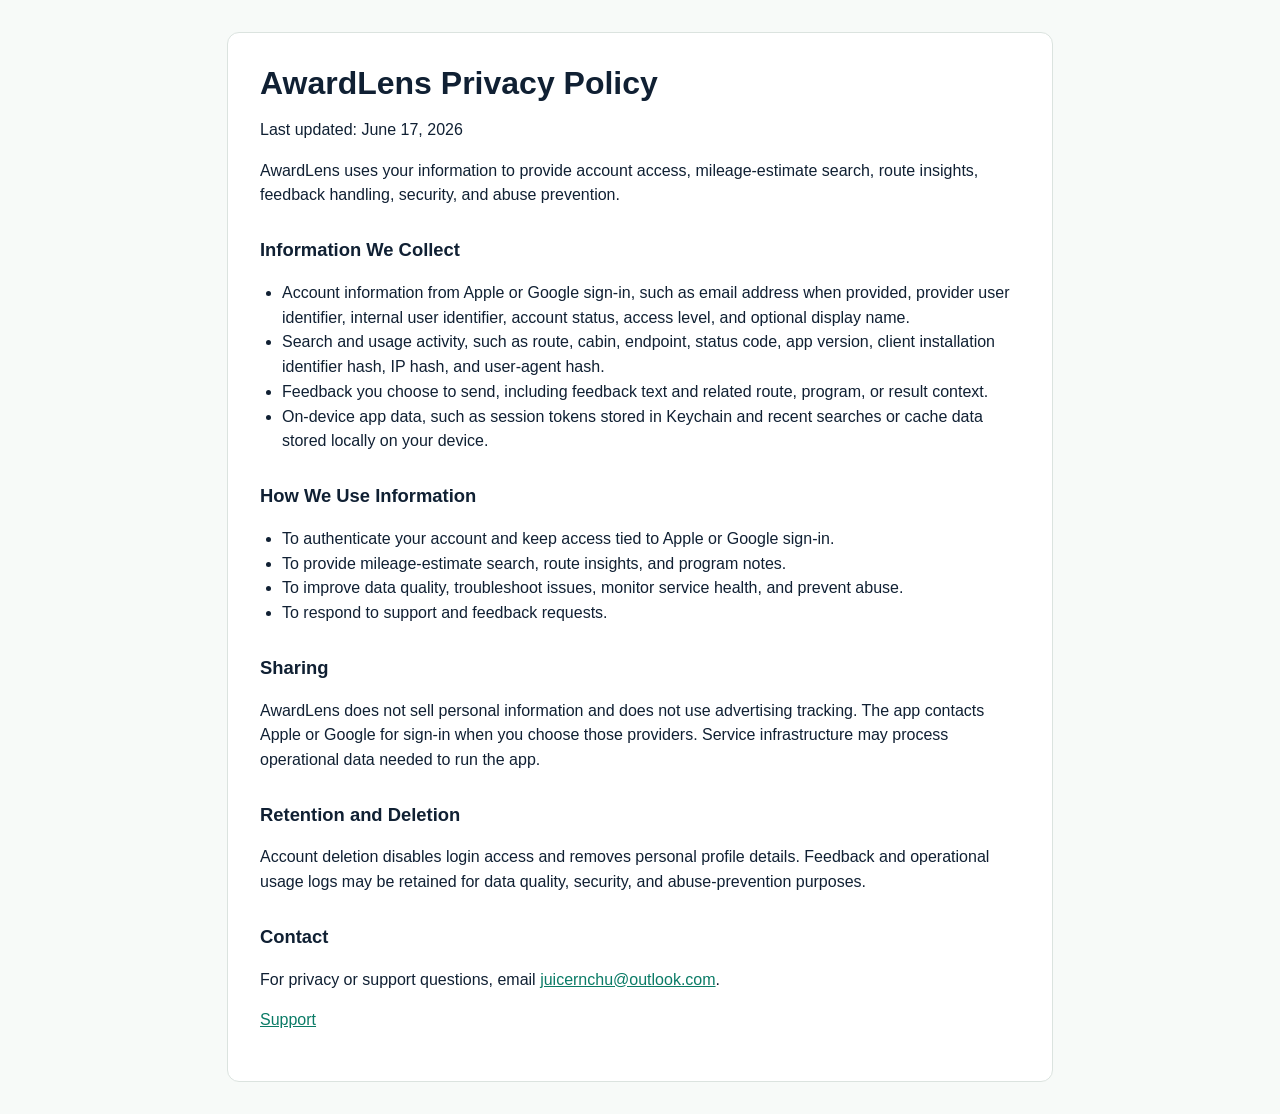
==== privacy.html @ 4de2ce04 "Add AwardLens support pages" ====
<!doctype html>
<html lang="en">
  <head>
    <meta charset="utf-8">
    <meta name="viewport" content="width=device-width, initial-scale=1">
    <title>AwardLens Privacy Policy</title>
    <link rel="stylesheet" href="styles.css">
  </head>
  <body>
    <main>
      <h1>AwardLens Privacy Policy</h1>
      <p>Last updated: June 17, 2026</p>
      <p>AwardLens uses your information to provide account access, mileage-estimate search, route insights, feedback handling, security, and abuse prevention.</p>

      <section>
        <h2>Information We Collect</h2>
        <ul>
          <li>Account information from Apple or Google sign-in, such as email address when provided, provider user identifier, internal user identifier, account status, access level, and optional display name.</li>
          <li>Search and usage activity, such as route, cabin, endpoint, status code, app version, client installation identifier hash, IP hash, and user-agent hash.</li>
          <li>Feedback you choose to send, including feedback text and related route, program, or result context.</li>
          <li>On-device app data, such as session tokens stored in Keychain and recent searches or cache data stored locally on your device.</li>
        </ul>
      </section>

      <section>
        <h2>How We Use Information</h2>
        <ul>
          <li>To authenticate your account and keep access tied to Apple or Google sign-in.</li>
          <li>To provide mileage-estimate search, route insights, and program notes.</li>
          <li>To improve data quality, troubleshoot issues, monitor service health, and prevent abuse.</li>
          <li>To respond to support and feedback requests.</li>
        </ul>
      </section>

      <section>
        <h2>Sharing</h2>
        <p>AwardLens does not sell personal information and does not use advertising tracking. The app contacts Apple or Google for sign-in when you choose those providers. Service infrastructure may process operational data needed to run the app.</p>
      </section>

      <section>
        <h2>Retention and Deletion</h2>
        <p>Account deletion disables login access and removes personal profile details. Feedback and operational usage logs may be retained for data quality, security, and abuse-prevention purposes.</p>
      </section>

      <section>
        <h2>Contact</h2>
        <p>For privacy or support questions, email <a href="mailto:juicernchu@outlook.com">juicernchu@outlook.com</a>.</p>
      </section>

      <p><a href="index.html">Support</a></p>
    </main>
  </body>
</html>
---- styles.css ----
:root {
  color-scheme: light;
  font-family: -apple-system, BlinkMacSystemFont, "Segoe UI", sans-serif;
  line-height: 1.55;
}

body {
  background: #f7faf8;
  color: #102033;
  margin: 0;
}

main {
  background: #ffffff;
  border: 1px solid #dbe3df;
  border-radius: 12px;
  margin: 32px auto;
  max-width: 760px;
  padding: 32px;
}

h1 {
  font-size: 2rem;
  line-height: 1.15;
  margin: 0 0 16px;
}

h2 {
  font-size: 1.15rem;
  margin: 28px 0 8px;
}

a {
  color: #0a7b66;
}

ul {
  padding-left: 22px;
}

@media (max-width: 640px) {
  main {
    border: 0;
    border-radius: 0;
    margin: 0;
    min-height: 100vh;
    padding: 24px;
  }
}
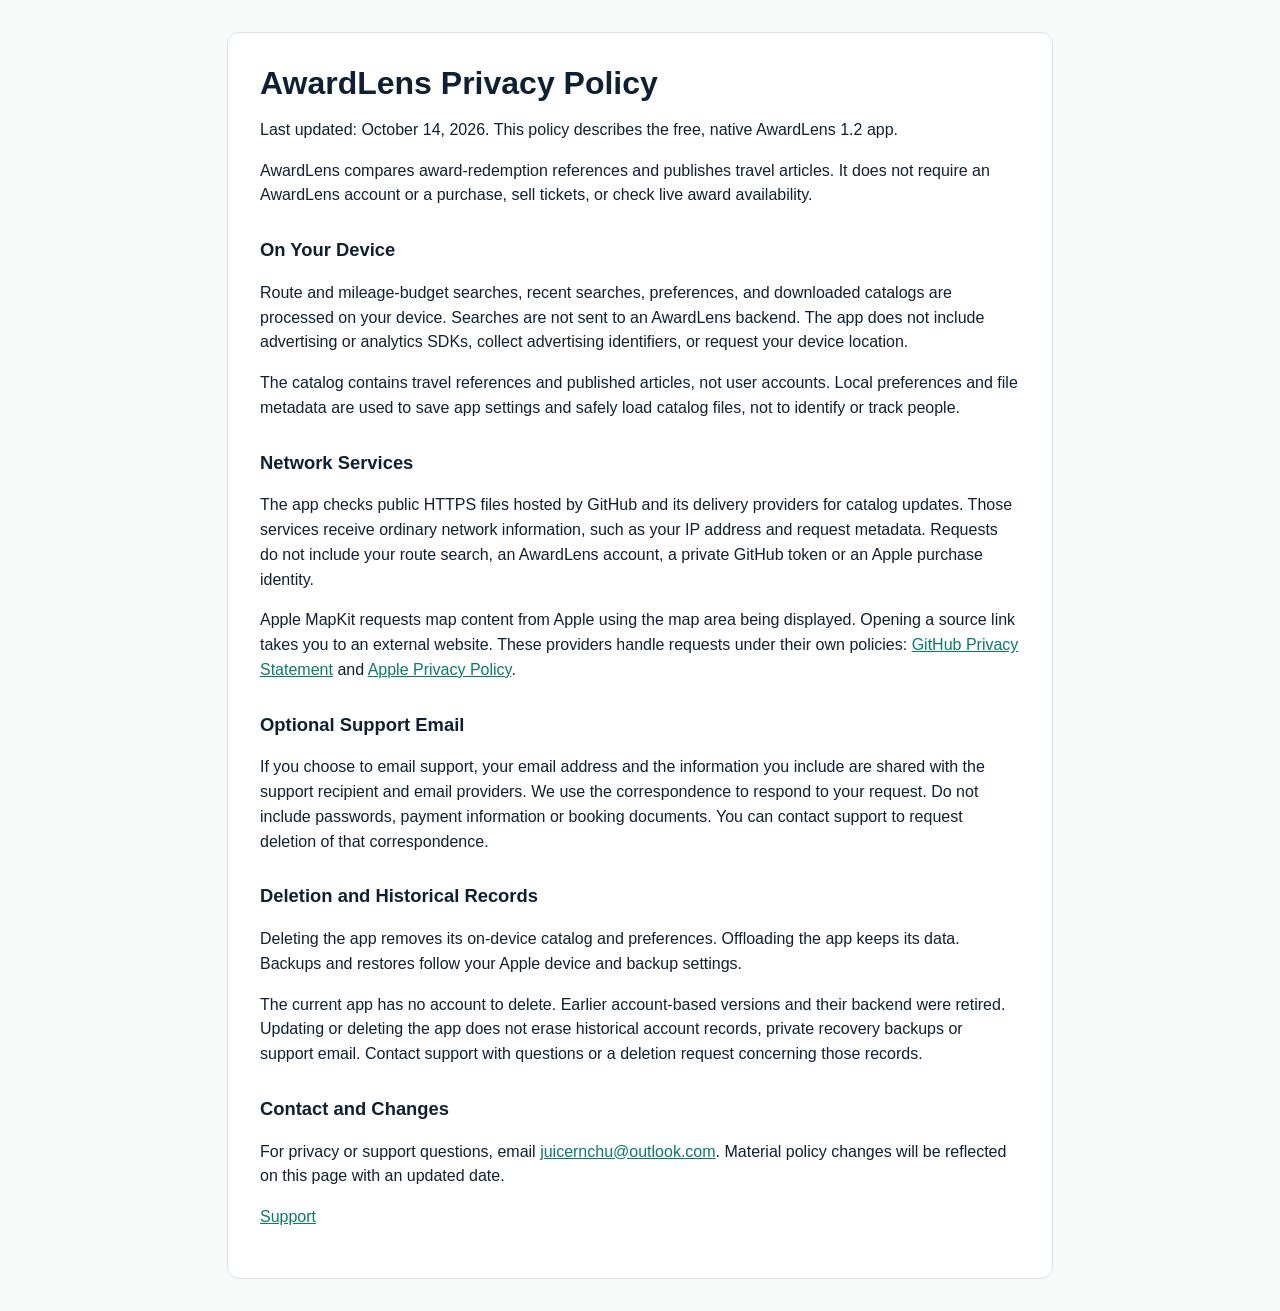
==== commit 6f5dd7fd: "docs: align support and privacy with free native AwardLens" ====
--- a/privacy.html
+++ b/privacy.html
@@ -9,42 +9,35 @@
   <body>
     <main>
       <h1>AwardLens Privacy Policy</h1>
-      <p>Last updated: June 17, 2026</p>
-      <p>AwardLens uses your information to provide account access, mileage-estimate search, route insights, feedback handling, security, and abuse prevention.</p>
+      <p>Last updated: October 14, 2026. This policy describes the free, native AwardLens 1.2 app.</p>
+      <p>AwardLens compares award-redemption references and publishes travel articles. It does not require an AwardLens account or a purchase, sell tickets, or check live award availability.</p>
 
       <section>
-        <h2>Information We Collect</h2>
-        <ul>
-          <li>Account information from Apple or Google sign-in, such as email address when provided, provider user identifier, internal user identifier, account status, access level, and optional display name.</li>
-          <li>Search and usage activity, such as route, cabin, endpoint, status code, app version, client installation identifier hash, IP hash, and user-agent hash.</li>
-          <li>Feedback you choose to send, including feedback text and related route, program, or result context.</li>
-          <li>On-device app data, such as session tokens stored in Keychain and recent searches or cache data stored locally on your device.</li>
-        </ul>
+        <h2>On Your Device</h2>
+        <p>Route and mileage-budget searches, recent searches, preferences, and downloaded catalogs are processed on your device. Searches are not sent to an AwardLens backend. The app does not include advertising or analytics SDKs, collect advertising identifiers, or request your device location.</p>
+        <p>The catalog contains travel references and published articles, not user accounts. Local preferences and file metadata are used to save app settings and safely load catalog files, not to identify or track people.</p>
       </section>
 
       <section>
-        <h2>How We Use Information</h2>
-        <ul>
-          <li>To authenticate your account and keep access tied to Apple or Google sign-in.</li>
-          <li>To provide mileage-estimate search, route insights, and program notes.</li>
-          <li>To improve data quality, troubleshoot issues, monitor service health, and prevent abuse.</li>
-          <li>To respond to support and feedback requests.</li>
-        </ul>
+        <h2>Network Services</h2>
+        <p>The app checks public HTTPS files hosted by GitHub and its delivery providers for catalog updates. Those services receive ordinary network information, such as your IP address and request metadata. Requests do not include your route search, an AwardLens account, a private GitHub token or an Apple purchase identity.</p>
+        <p>Apple MapKit requests map content from Apple using the map area being displayed. Opening a source link takes you to an external website. These providers handle requests under their own policies: <a href="https://docs.github.com/en/site-policy/privacy-policies/github-general-privacy-statement">GitHub Privacy Statement</a> and <a href="https://www.apple.com/legal/privacy/">Apple Privacy Policy</a>.</p>
       </section>
 
       <section>
-        <h2>Sharing</h2>
-        <p>AwardLens does not sell personal information and does not use advertising tracking. The app contacts Apple or Google for sign-in when you choose those providers. Service infrastructure may process operational data needed to run the app.</p>
+        <h2>Optional Support Email</h2>
+        <p>If you choose to email support, your email address and the information you include are shared with the support recipient and email providers. We use the correspondence to respond to your request. Do not include passwords, payment information or booking documents. You can contact support to request deletion of that correspondence.</p>
       </section>
 
       <section>
-        <h2>Retention and Deletion</h2>
-        <p>Account deletion disables login access and removes personal profile details. Feedback and operational usage logs may be retained for data quality, security, and abuse-prevention purposes.</p>
+        <h2>Deletion and Historical Records</h2>
+        <p>Deleting the app removes its on-device catalog and preferences. Offloading the app keeps its data. Backups and restores follow your Apple device and backup settings.</p>
+        <p>The current app has no account to delete. Earlier account-based versions and their backend were retired. Updating or deleting the app does not erase historical account records, private recovery backups or support email. Contact support with questions or a deletion request concerning those records.</p>
       </section>
 
       <section>
-        <h2>Contact</h2>
-        <p>For privacy or support questions, email <a href="mailto:juicernchu@outlook.com">juicernchu@outlook.com</a>.</p>
+        <h2>Contact and Changes</h2>
+        <p>For privacy or support questions, email <a href="mailto:juicernchu@outlook.com">juicernchu@outlook.com</a>. Material policy changes will be reflected on this page with an updated date.</p>
       </section>
 
       <p><a href="index.html">Support</a></p>
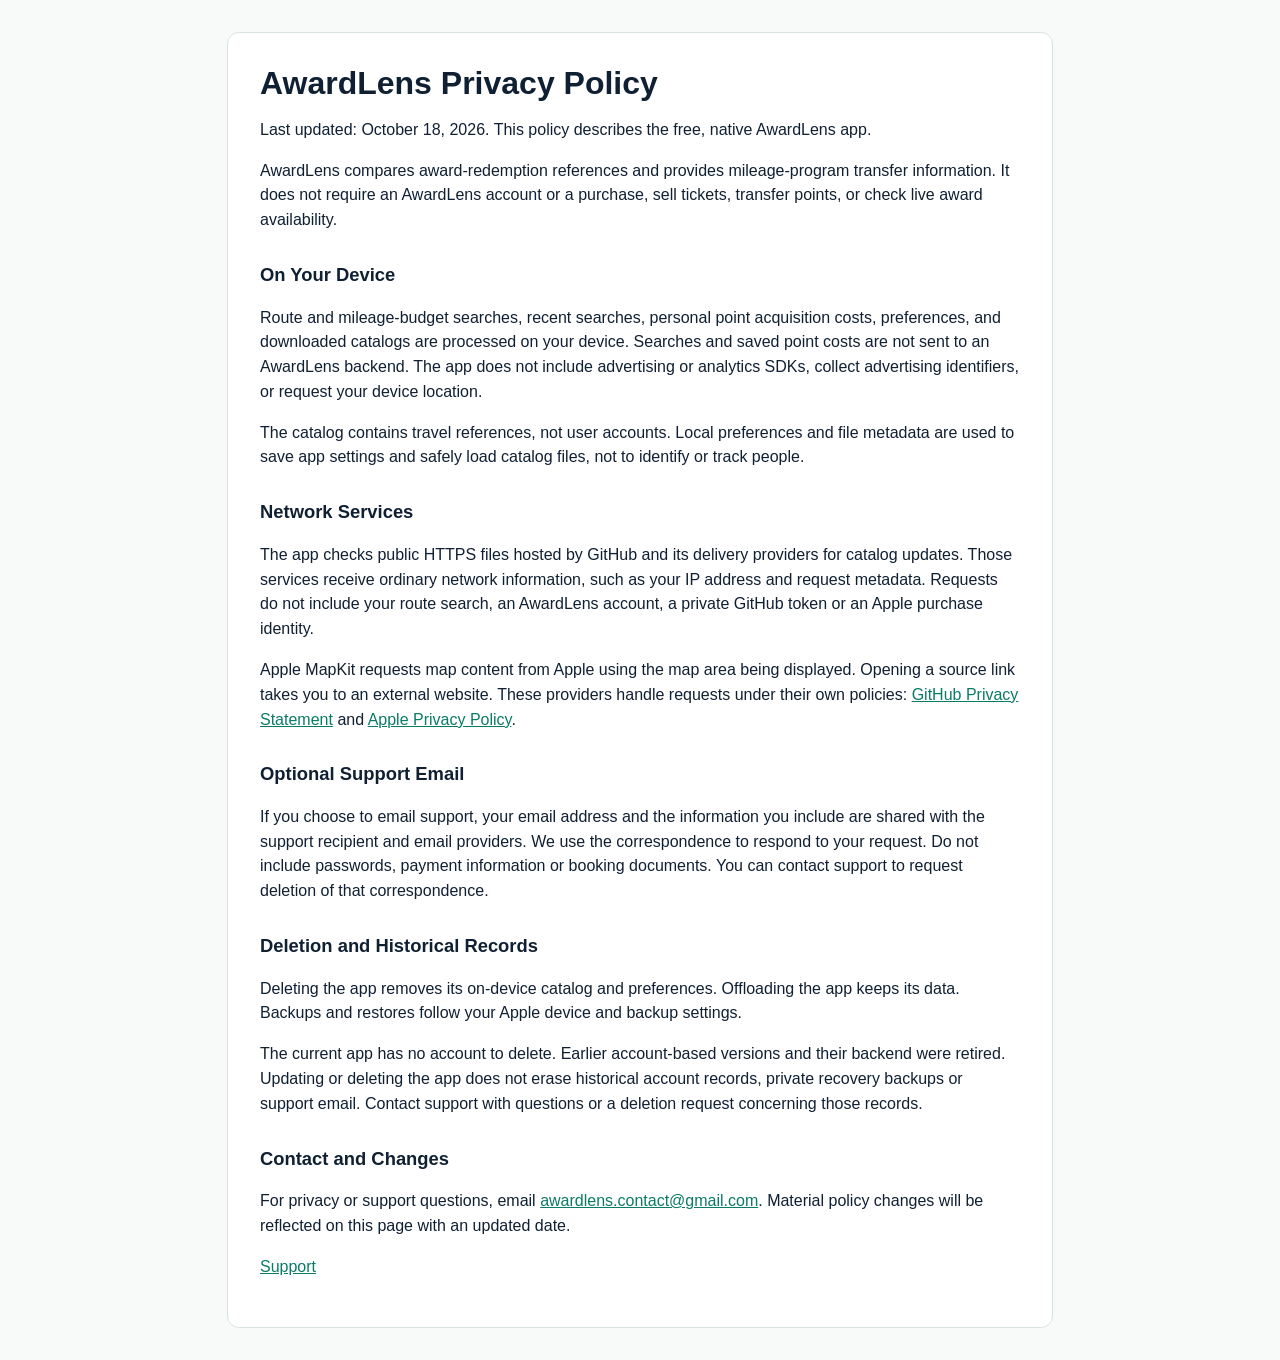
==== commit 7264cd44: "Update support contact and current free native app copy" ====
--- a/privacy.html
+++ b/privacy.html
@@ -9,13 +9,13 @@
   <body>
     <main>
       <h1>AwardLens Privacy Policy</h1>
-      <p>Last updated: October 14, 2026. This policy describes the free, native AwardLens 1.2 app.</p>
-      <p>AwardLens compares award-redemption references and publishes travel articles. It does not require an AwardLens account or a purchase, sell tickets, or check live award availability.</p>
+      <p>Last updated: October 18, 2026. This policy describes the free, native AwardLens app.</p>
+      <p>AwardLens compares award-redemption references and provides mileage-program transfer information. It does not require an AwardLens account or a purchase, sell tickets, transfer points, or check live award availability.</p>
 
       <section>
         <h2>On Your Device</h2>
-        <p>Route and mileage-budget searches, recent searches, preferences, and downloaded catalogs are processed on your device. Searches are not sent to an AwardLens backend. The app does not include advertising or analytics SDKs, collect advertising identifiers, or request your device location.</p>
-        <p>The catalog contains travel references and published articles, not user accounts. Local preferences and file metadata are used to save app settings and safely load catalog files, not to identify or track people.</p>
+        <p>Route and mileage-budget searches, recent searches, personal point acquisition costs, preferences, and downloaded catalogs are processed on your device. Searches and saved point costs are not sent to an AwardLens backend. The app does not include advertising or analytics SDKs, collect advertising identifiers, or request your device location.</p>
+        <p>The catalog contains travel references, not user accounts. Local preferences and file metadata are used to save app settings and safely load catalog files, not to identify or track people.</p>
       </section>
 
       <section>
@@ -37,7 +37,7 @@
 
       <section>
         <h2>Contact and Changes</h2>
-        <p>For privacy or support questions, email <a href="mailto:juicernchu@outlook.com">juicernchu@outlook.com</a>. Material policy changes will be reflected on this page with an updated date.</p>
+        <p>For privacy or support questions, email <a href="mailto:awardlens.contact@gmail.com">awardlens.contact@gmail.com</a>. Material policy changes will be reflected on this page with an updated date.</p>
       </section>
 
       <p><a href="index.html">Support</a></p>
